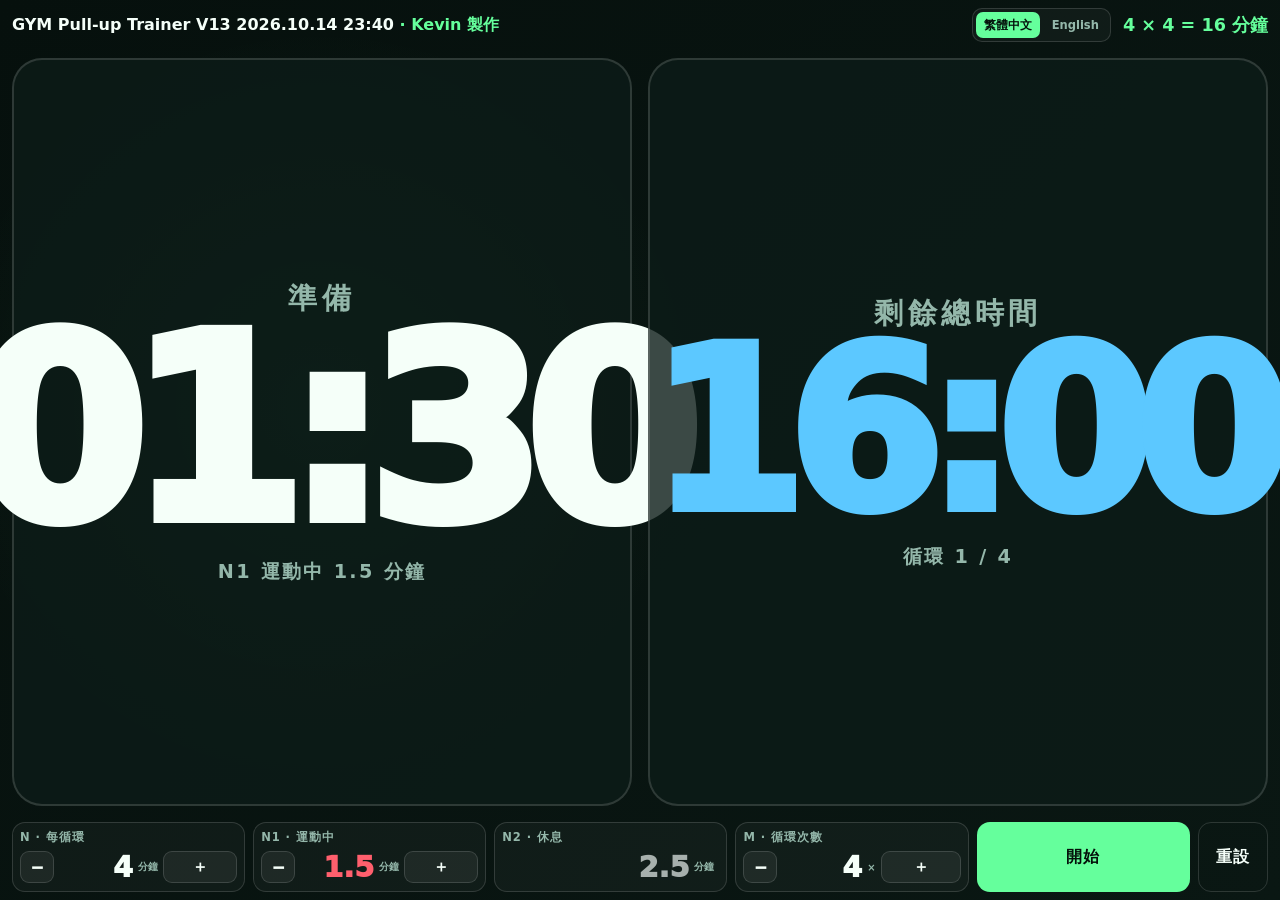
==== jb_gym_pullup/index.html @ b7f0db2d "Show pull-up rest countdown in gray" ====
<!doctype html>
<html lang="zh-Hant">
<head>
  <meta charset="utf-8">
  <meta name="viewport" content="width=device-width, initial-scale=1, viewport-fit=cover">
  <meta name="theme-color" content="#07110e">
  <meta name="apple-mobile-web-app-capable" content="yes">
  <meta name="apple-mobile-web-app-status-bar-style" content="black-translucent">
  <meta name="apple-mobile-web-app-title" content="GYM Pull-up">
  <link rel="apple-touch-icon" sizes="180x180" href="assets/gym-icon-180.png">
  <link rel="manifest" href="manifest.webmanifest">
  <title>GYM Pull-up Trainer V13 2026.10.14 23:40</title>
  <link rel="stylesheet" href="styles.css">
</head>
<body>
  <main class="app" aria-labelledby="app-title">
    <header class="status-bar">
      <h1 id="app-title">GYM Pull-up Trainer V13 2026.10.14 23:40 <span id="creator-label">· Kevin 製作</span></h1>
      <div class="language-switch" role="group" aria-label="語言 / Language">
        <button id="lang-tc" class="language-button is-active" type="button" data-lang="tc" aria-pressed="true">繁體中文</button>
        <button id="lang-en" class="language-button" type="button" data-lang="en" aria-pressed="false">English</button>
      </div>
      <strong id="formula" class="formula">4 × 4 = 16 分鐘</strong>
    </header>

    <section id="phase-panel" class="display-panel phase-panel" aria-label="目前階段倒數">
      <p id="phase-label" class="panel-label">準備</p>
      <output id="phase-time" class="big-time" aria-live="polite">01:30</output>
      <p id="split-label" class="panel-note">N1 運動中 1.5 分鐘</p>
    </section>

    <section class="display-panel total-panel" aria-label="訓練總進度">
      <p id="total-label" class="panel-label">剩餘總時間</p>
      <output id="total-time" class="big-time secondary-time" aria-live="polite">16:00</output>
      <p id="cycle-label" class="panel-note">循環 1 / 4</p>
    </section>

    <section class="controls-panel" aria-label="訓練設定">
      <div class="setting" data-setting="n">
        <span id="n-setting-label">N · 每循環</span>
        <button type="button" data-adjust="n" data-delta="-1" aria-label="減少每循環分鐘">−</button>
        <output id="n-value">4</output><em id="n-unit">分鐘</em>
        <button type="button" data-adjust="n" data-delta="1" aria-label="增加每循環分鐘">＋</button>
      </div>
      <div id="work-setting" class="setting work-setting" data-setting="n1">
        <span id="work-setting-label">N1 · 運動中</span>
        <button type="button" data-adjust="n1" data-delta="-0.5" aria-label="減少運動時間">−</button>
        <output id="n1-value">1.5</output><em id="n1-unit">分鐘</em>
        <button type="button" data-adjust="n1" data-delta="0.5" aria-label="增加運動時間">＋</button>
      </div>
      <div id="rest-setting" class="setting fixed-setting rest-setting">
        <span id="rest-setting-label">N2 · 休息</span>
        <output id="n2-value">2.5</output><em id="n2-unit">分鐘</em>
      </div>
      <div class="setting" data-setting="m">
        <span id="m-setting-label">M · 循環次數</span>
        <button type="button" data-adjust="m" data-delta="-1" aria-label="減少循環次數">−</button>
        <output id="m-value">4</output><em>×</em>
        <button type="button" data-adjust="m" data-delta="1" aria-label="增加循環次數">＋</button>
      </div>
      <div class="button-row">
        <button id="start-button" class="primary-button" type="button">開始</button>
        <button id="reset-button" class="secondary-button" type="button">重設</button>
      </div>
    </section>

    <div id="done-overlay" class="done-overlay" role="alertdialog" aria-modal="true" aria-labelledby="done-title" hidden>
      <div class="done-card">
        <p id="done-message">運動完成</p>
        <h2 id="done-title">完成</h2>
        <p id="done-summary">4 個循環 · 16 分鐘</p>
        <button id="done-reset-button" class="primary-button" type="button">再來一次</button>
      </div>
    </div>

    <aside id="rotate-notice" class="rotate-notice">請將 iPhone 轉為橫向</aside>
  </main>
  <script src="app.js"></script>
</body>
</html>
---- jb_gym_pullup/styles.css ----
:root {
  color-scheme: dark;
  --bg: #06100d;
  --panel: #0d1c18;
  --text: #f5fff9;
  --muted: #94b7aa;
  --green: #65ff9c;
  --blue: #5cc8ff;
  --rest-gray: #a7b0ad;
  --orange: #ff9d3d;
  --work-red: #ff5f6d;
  --line: rgba(255,255,255,.14);
}
* { box-sizing: border-box; }
html, body { width: 100%; min-height: 100%; margin: 0; overflow: hidden; background: var(--bg); }
body { color: var(--text); font-family: ui-rounded, "SF Pro Rounded", system-ui, sans-serif; -webkit-tap-highlight-color: transparent; }
button { font: inherit; }
.app {
  display: grid;
  grid-template-columns: 1fr 1fr;
  grid-template-rows: auto minmax(0,1fr) auto;
  gap: clamp(7px, 1.4vw, 16px);
  width: 100vw;
  height: 100svh;
  padding: max(8px, env(safe-area-inset-top)) max(12px, env(safe-area-inset-right)) max(8px, env(safe-area-inset-bottom)) max(12px, env(safe-area-inset-left));
  background: radial-gradient(circle at 25% 45%, rgba(101,255,156,.08), transparent 35%), linear-gradient(135deg,#06100d,#0a1713);
}
.status-bar { grid-column: 1/-1; display: flex; align-items: center; justify-content: space-between; gap: 12px; min-height: 30px; }
.status-bar h1 { flex: 1; overflow: hidden; margin: 0; font-size: clamp(.64rem,1.45vw,1rem); text-overflow: ellipsis; white-space: nowrap; }
.status-bar h1 span { color: var(--green); }
.language-switch { display: flex; flex: none; gap: 4px; padding: 3px; border: 1px solid var(--line); border-radius: 10px; background: rgba(255,255,255,.035); }
.language-button { min-height: 26px; padding: 3px 8px; border: 0; border-radius: 7px; background: transparent; color: var(--muted); font-size: clamp(.54rem,1.05vw,.72rem); font-weight: 900; white-space: nowrap; }
.language-button.is-active { background: var(--green); color: #04100a; }
.formula { flex: none; color: var(--green); font-size: clamp(.72rem,1.6vw,1.1rem); }
.display-panel { display: grid; place-content: center; min-width: 0; min-height: 0; border: 2px solid var(--line); border-radius: clamp(16px,2.5vw,30px); background: rgba(13,28,24,.8); text-align: center; }
.phase-panel { transition: border-color .2s, box-shadow .2s; }
.phase-panel.is-work { border-color: var(--green); box-shadow: inset 0 0 70px rgba(101,255,156,.11); }
.phase-panel.is-rest { border-color: var(--blue); box-shadow: inset 0 0 70px rgba(92,200,255,.1); }
.panel-label { margin: 0; color: var(--muted); font-size: clamp(.9rem,2.4vw,1.8rem); font-weight: 950; letter-spacing: .16em; }
.phase-panel.is-work .panel-label { color: var(--green); }
.phase-panel.is-work .big-time { color: var(--work-red); }
.phase-panel.is-rest .panel-label { color: var(--blue); }
.phase-panel.is-rest .big-time { color: var(--rest-gray); }
.big-time { color: var(--text); font-size: clamp(5.4rem,25vw,16rem); font-weight: 950; font-variant-numeric: tabular-nums; letter-spacing: -.08em; line-height: .9; }
.secondary-time { color: var(--blue); font-size: clamp(4.8rem,21vw,14rem); }
.panel-note { margin: 1vh 0 0; color: var(--muted); font-size: clamp(.72rem,1.8vw,1.2rem); font-weight: 850; letter-spacing: .12em; }
.controls-panel { grid-column: 1/-1; display: grid; grid-template-columns: repeat(4,minmax(0,1fr)) minmax(180px,1.25fr); gap: 8px; }
.setting { display: grid; grid-template-columns: auto 1fr auto 1fr; align-items: center; gap: 5px; min-width: 0; padding: 7px; border: 1px solid var(--line); border-radius: 13px; background: rgba(255,255,255,.035); }
.setting > span { grid-column: 1/-1; color: var(--muted); font-size: clamp(.52rem,1.05vw,.72rem); font-weight: 850; letter-spacing: .08em; }
.setting button { min-width: 34px; min-height: 32px; border: 1px solid var(--line); border-radius: 9px; background: rgba(255,255,255,.06); color: var(--text); font-weight: 950; }
.setting output { justify-self: end; font-size: clamp(1.15rem,2.7vw,1.8rem); font-weight: 950; font-variant-numeric: tabular-nums; }
.setting em { color: var(--muted); font-size: .62rem; font-style: normal; font-weight: 850; }
.work-setting { transition: border-color .18s, background .18s, box-shadow .18s; }
.work-setting output { color: var(--work-red); }
.work-setting.is-active { border-color: var(--green); background: rgba(101,255,156,.12); box-shadow: 0 0 18px rgba(101,255,156,.16); }
.work-setting.is-active > span { color: var(--green); }
.fixed-setting { grid-template-columns: 1fr auto auto; }
.fixed-setting output { color: var(--rest-gray); }
.rest-setting { transition: border-color .18s, background .18s, box-shadow .18s; }
.rest-setting.is-active { border-color: var(--rest-gray); background: rgba(167,176,173,.14); box-shadow: 0 0 18px rgba(167,176,173,.18); }
.rest-setting.is-active > span { color: var(--rest-gray); }
.button-row { display: grid; grid-template-columns: 1fr auto; gap: 8px; }
.primary-button,.secondary-button { min-height: 100%; border-radius: 13px; font-weight: 950; letter-spacing: .08em; }
.primary-button { border: 0; background: var(--green); color: #04100a; }
.primary-button.is-running { background: var(--orange); color: #281100; box-shadow: 0 0 24px rgba(255,157,61,.35); }
.secondary-button { min-width: 70px; border: 1px solid var(--line); background: transparent; color: var(--text); }
button:disabled { opacity: .35; }
button:focus-visible { outline: 3px solid white; outline-offset: 2px; }
.done-overlay { position: fixed; z-index: 10; inset: 0; display: grid; place-items: center; background: rgba(2,8,5,.92); backdrop-filter: blur(12px); }
.done-overlay[hidden] { display: none; }
.done-card { width: min(560px,88vw); padding: clamp(24px,5vw,52px); border: 1px solid rgba(101,255,156,.4); border-radius: 28px; background: var(--panel); text-align: center; }
.done-card h2 { margin: 0; color: var(--green); font-size: clamp(5rem,20vw,10rem); line-height: 1; }
.done-card p { color: var(--muted); font-weight: 800; }
.done-card .primary-button { width: 100%; min-height: 58px; }
.rotate-notice { display: none; }
@media (orientation: portrait) and (max-width:700px) {
  .app > :not(.rotate-notice) { visibility: hidden; }
  .rotate-notice { position: fixed; inset: 0; display: grid; place-items: center; padding: 30px; color: var(--green); font-size: 8vw; font-weight: 950; text-align: center; }
}
@media (max-height:430px) {
  .app { gap: 6px; }
  .language-button { min-height: 24px; padding: 2px 6px; }
  .big-time { font-size: clamp(5rem,31vh,9rem); }
  .secondary-time { font-size: clamp(4.4rem,28vh,8rem); }
  .panel-label { font-size: clamp(.75rem,2.2vw,1.15rem); }
  .controls-panel { gap: 5px; }
  .setting { padding: 5px; }
}
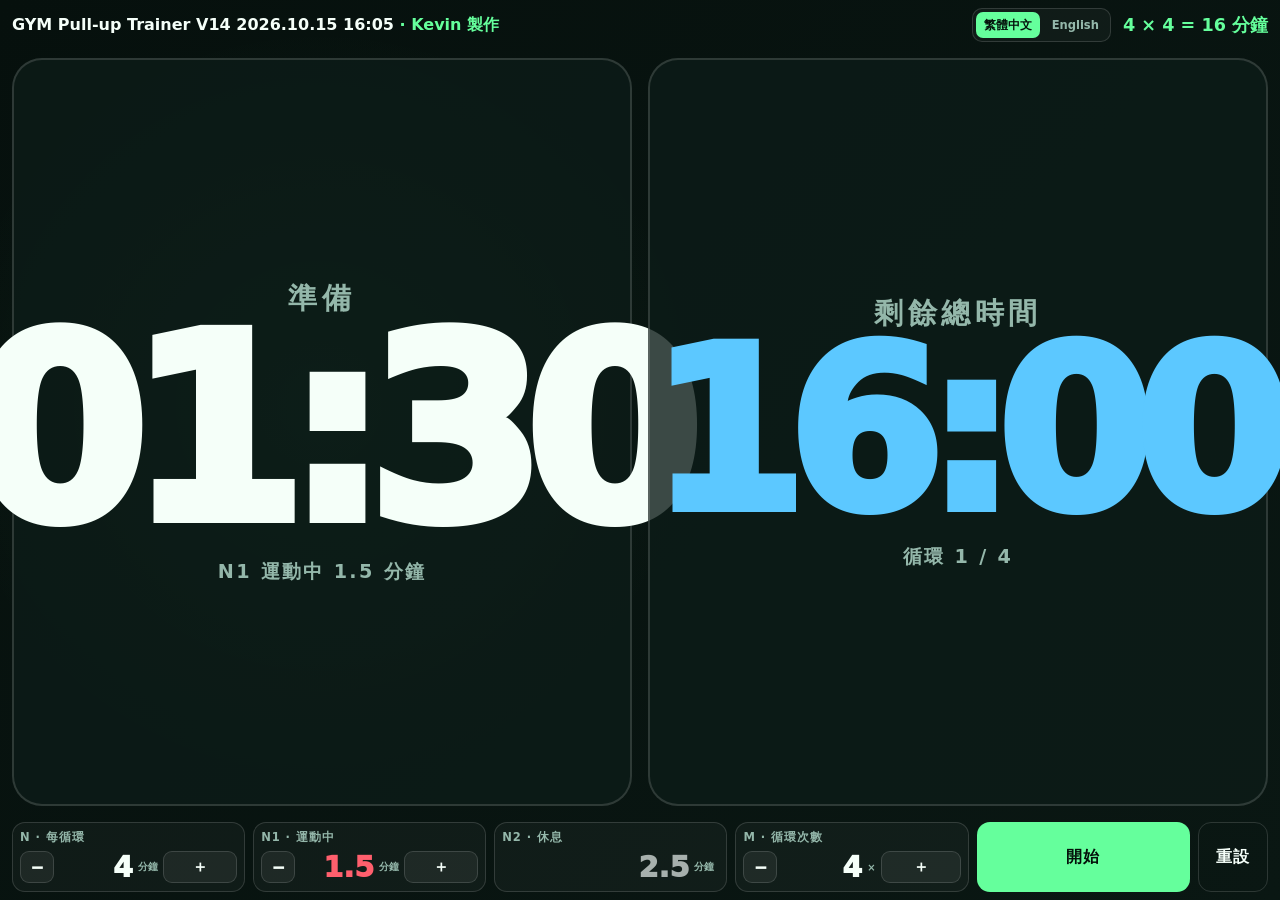
==== commit 7d22ce42: "Replace pull-up beep with cricket chirp" ====
--- a/jb_gym_pullup/index.html
+++ b/jb_gym_pullup/index.html
@@ -9,13 +9,13 @@
   <meta name="apple-mobile-web-app-title" content="GYM Pull-up">
   <link rel="apple-touch-icon" sizes="180x180" href="assets/gym-icon-180.png">
   <link rel="manifest" href="manifest.webmanifest">
-  <title>GYM Pull-up Trainer V13 2026.10.14 23:40</title>
+  <title>GYM Pull-up Trainer V14 2026.10.15 16:05</title>
   <link rel="stylesheet" href="styles.css">
 </head>
 <body>
   <main class="app" aria-labelledby="app-title">
     <header class="status-bar">
-      <h1 id="app-title">GYM Pull-up Trainer V13 2026.10.14 23:40 <span id="creator-label">· Kevin 製作</span></h1>
+      <h1 id="app-title">GYM Pull-up Trainer V14 2026.10.15 16:05 <span id="creator-label">· Kevin 製作</span></h1>
       <div class="language-switch" role="group" aria-label="語言 / Language">
         <button id="lang-tc" class="language-button is-active" type="button" data-lang="tc" aria-pressed="true">繁體中文</button>
         <button id="lang-en" class="language-button" type="button" data-lang="en" aria-pressed="false">English</button>
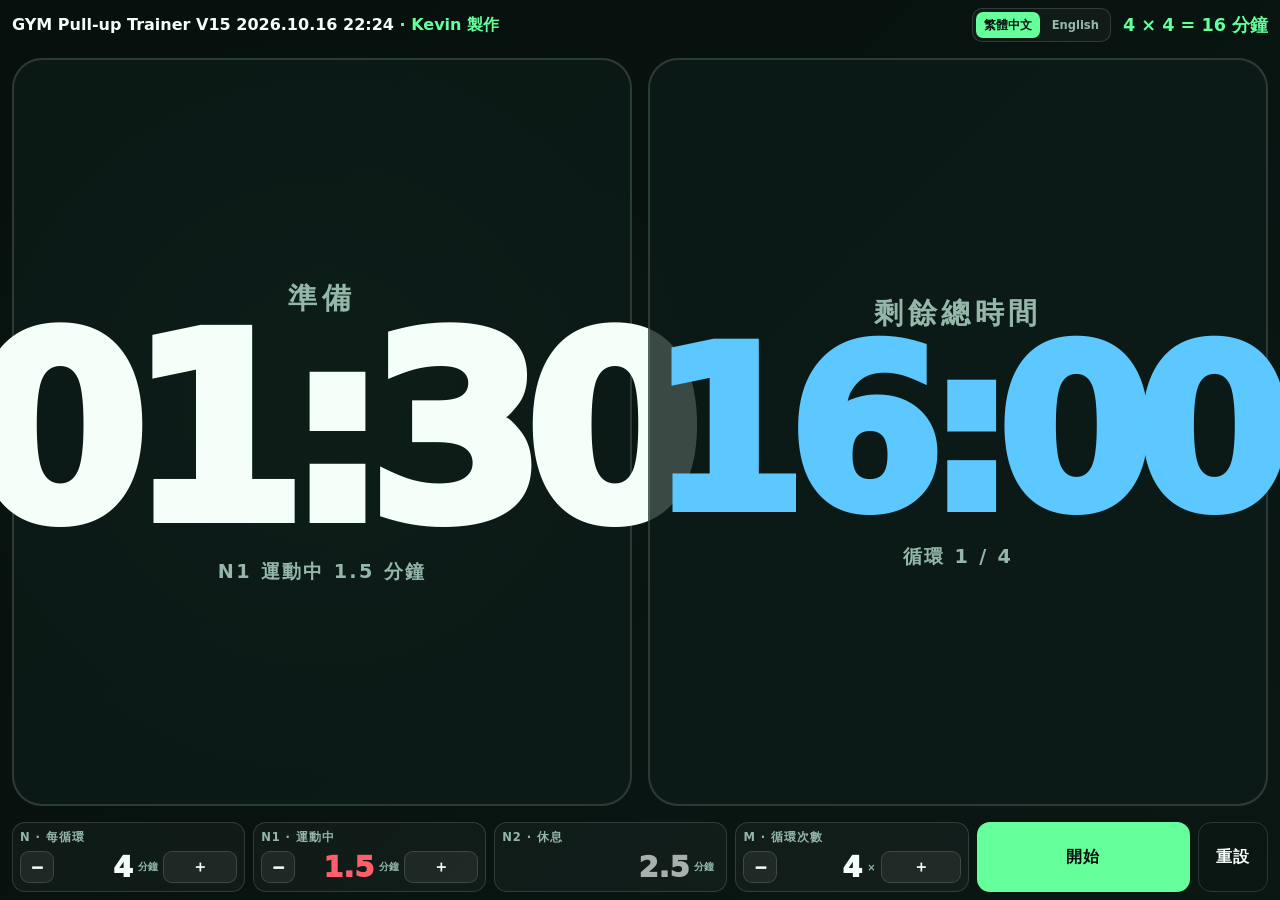
==== commit 60ea0a0a: "Extend pull-up cricket chirp to three seconds" ====
--- a/jb_gym_pullup/index.html
+++ b/jb_gym_pullup/index.html
@@ -9,13 +9,13 @@
   <meta name="apple-mobile-web-app-title" content="GYM Pull-up">
   <link rel="apple-touch-icon" sizes="180x180" href="assets/gym-icon-180.png">
   <link rel="manifest" href="manifest.webmanifest">
-  <title>GYM Pull-up Trainer V14 2026.10.15 16:05</title>
+  <title>GYM Pull-up Trainer V15 2026.10.16 22:24</title>
   <link rel="stylesheet" href="styles.css">
 </head>
 <body>
   <main class="app" aria-labelledby="app-title">
     <header class="status-bar">
-      <h1 id="app-title">GYM Pull-up Trainer V14 2026.10.15 16:05 <span id="creator-label">· Kevin 製作</span></h1>
+      <h1 id="app-title">GYM Pull-up Trainer V15 2026.10.16 22:24 <span id="creator-label">· Kevin 製作</span></h1>
       <div class="language-switch" role="group" aria-label="語言 / Language">
         <button id="lang-tc" class="language-button is-active" type="button" data-lang="tc" aria-pressed="true">繁體中文</button>
         <button id="lang-en" class="language-button" type="button" data-lang="en" aria-pressed="false">English</button>
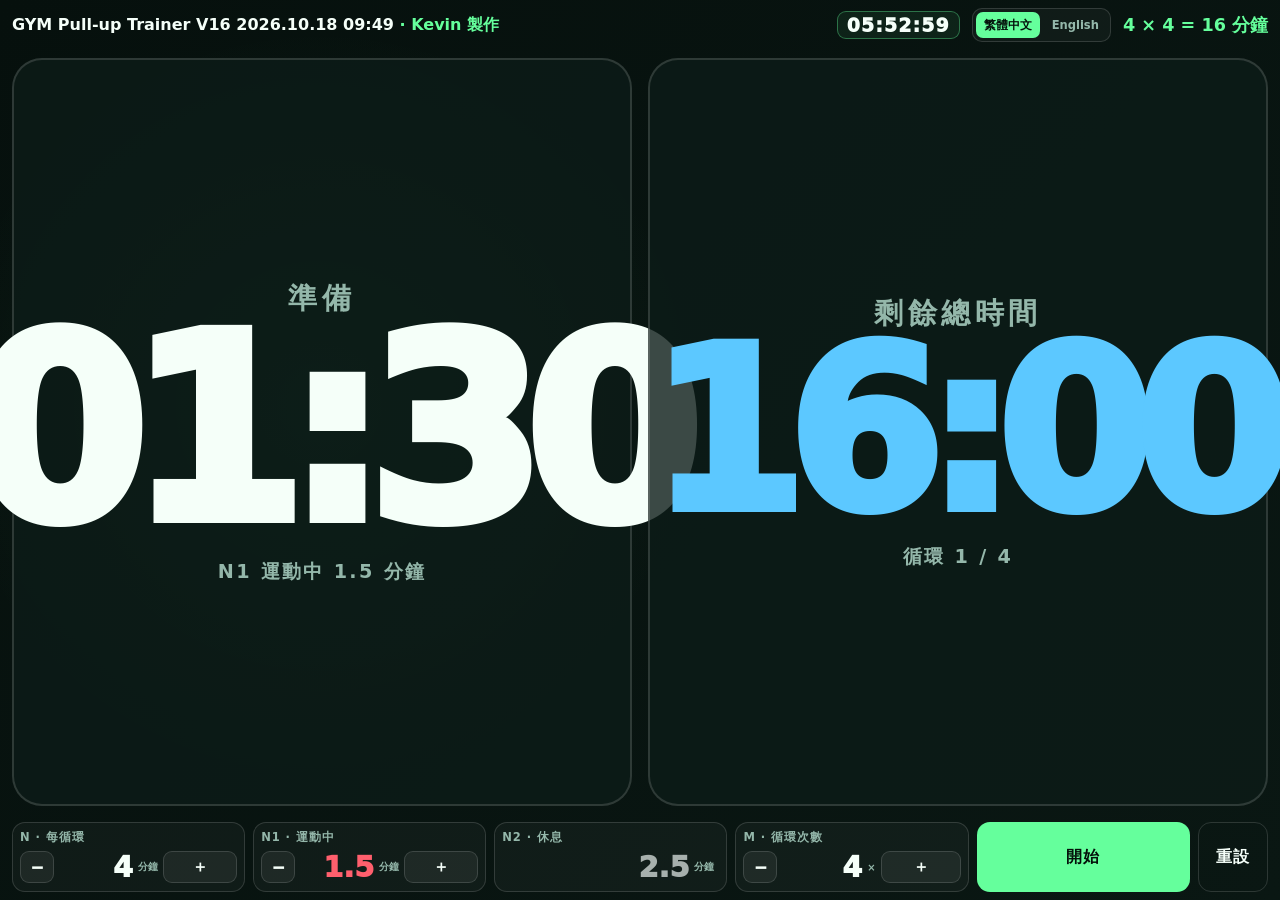
==== commit ead7a841: "Add live clock to pull-up trainer" ====
--- a/jb_gym_pullup/index.html
+++ b/jb_gym_pullup/index.html
@@ -9,13 +9,14 @@
   <meta name="apple-mobile-web-app-title" content="GYM Pull-up">
   <link rel="apple-touch-icon" sizes="180x180" href="assets/gym-icon-180.png">
   <link rel="manifest" href="manifest.webmanifest">
-  <title>GYM Pull-up Trainer V15 2026.10.16 22:24</title>
+  <title>GYM Pull-up Trainer V16 2026.10.18 09:49</title>
   <link rel="stylesheet" href="styles.css">
 </head>
 <body>
   <main class="app" aria-labelledby="app-title">
     <header class="status-bar">
-      <h1 id="app-title">GYM Pull-up Trainer V15 2026.10.16 22:24 <span id="creator-label">· Kevin 製作</span></h1>
+      <h1 id="app-title">GYM Pull-up Trainer V16 2026.10.18 09:49 <span id="creator-label">· Kevin 製作</span></h1>
+      <time id="current-time" class="current-time" aria-label="現在時間">00:00:00</time>
       <div class="language-switch" role="group" aria-label="語言 / Language">
         <button id="lang-tc" class="language-button is-active" type="button" data-lang="tc" aria-pressed="true">繁體中文</button>
         <button id="lang-en" class="language-button" type="button" data-lang="en" aria-pressed="false">English</button>
--- a/jb_gym_pullup/styles.css
+++ b/jb_gym_pullup/styles.css
@@ -28,6 +28,7 @@
 .status-bar { grid-column: 1/-1; display: flex; align-items: center; justify-content: space-between; gap: 12px; min-height: 30px; }
 .status-bar h1 { flex: 1; overflow: hidden; margin: 0; font-size: clamp(.64rem,1.45vw,1rem); text-overflow: ellipsis; white-space: nowrap; }
 .status-bar h1 span { color: var(--green); }
+.current-time { flex: none; min-width: 8ch; padding: 4px 9px; border: 1px solid rgba(101,255,156,.36); border-radius: 9px; background: rgba(101,255,156,.07); color: var(--text); font-size: clamp(.78rem,1.8vw,1.18rem); font-weight: 950; font-variant-numeric: tabular-nums; letter-spacing: .06em; line-height: 1; text-align: center; }
 .language-switch { display: flex; flex: none; gap: 4px; padding: 3px; border: 1px solid var(--line); border-radius: 10px; background: rgba(255,255,255,.035); }
 .language-button { min-height: 26px; padding: 3px 8px; border: 0; border-radius: 7px; background: transparent; color: var(--muted); font-size: clamp(.54rem,1.05vw,.72rem); font-weight: 900; white-space: nowrap; }
 .language-button.is-active { background: var(--green); color: #04100a; }
@@ -79,6 +80,7 @@
 }
 @media (max-height:430px) {
   .app { gap: 6px; }
+  .current-time { padding: 3px 7px; }
   .language-button { min-height: 24px; padding: 2px 6px; }
   .big-time { font-size: clamp(5rem,31vh,9rem); }
   .secondary-time { font-size: clamp(4.4rem,28vh,8rem); }
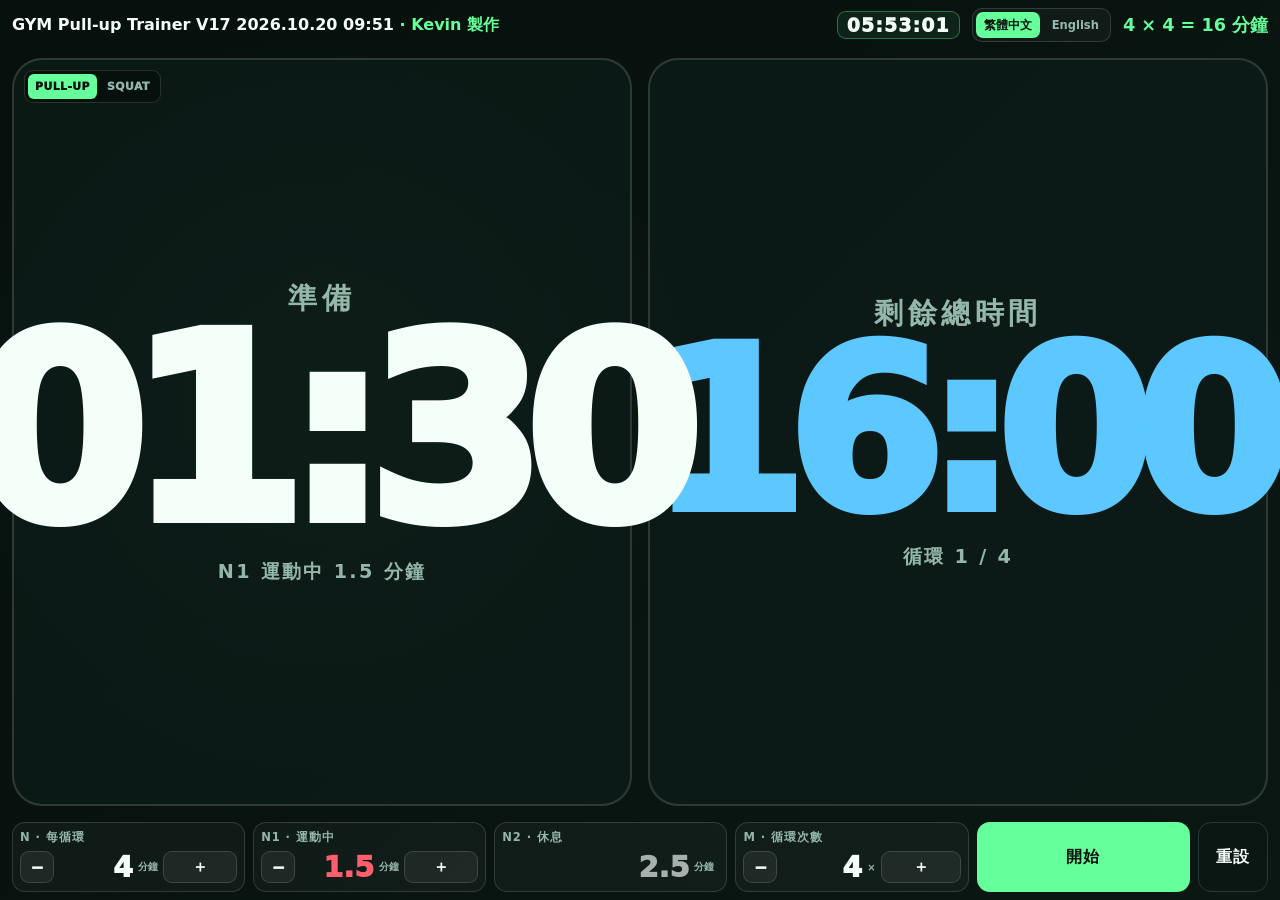
==== commit 4d13c680: "Add pull-up and squat presets" ====
--- a/jb_gym_pullup/index.html
+++ b/jb_gym_pullup/index.html
@@ -9,13 +9,13 @@
   <meta name="apple-mobile-web-app-title" content="GYM Pull-up">
   <link rel="apple-touch-icon" sizes="180x180" href="assets/gym-icon-180.png">
   <link rel="manifest" href="manifest.webmanifest">
-  <title>GYM Pull-up Trainer V16 2026.10.18 09:49</title>
+  <title>GYM Pull-up Trainer V17 2026.10.20 09:51</title>
   <link rel="stylesheet" href="styles.css">
 </head>
 <body>
   <main class="app" aria-labelledby="app-title">
     <header class="status-bar">
-      <h1 id="app-title">GYM Pull-up Trainer V16 2026.10.18 09:49 <span id="creator-label">· Kevin 製作</span></h1>
+      <h1 id="app-title">GYM Pull-up Trainer V17 2026.10.20 09:51 <span id="creator-label">· Kevin 製作</span></h1>
       <time id="current-time" class="current-time" aria-label="現在時間">00:00:00</time>
       <div class="language-switch" role="group" aria-label="語言 / Language">
         <button id="lang-tc" class="language-button is-active" type="button" data-lang="tc" aria-pressed="true">繁體中文</button>
@@ -25,6 +25,10 @@
     </header>
 
     <section id="phase-panel" class="display-panel phase-panel" aria-label="目前階段倒數">
+      <div id="exercise-switch" class="exercise-switch" role="group" aria-label="運動模式">
+        <button class="exercise-button is-active" type="button" data-exercise="pullup" aria-pressed="true">PULL-UP</button>
+        <button class="exercise-button" type="button" data-exercise="squat" aria-pressed="false">SQUAT</button>
+      </div>
       <p id="phase-label" class="panel-label">準備</p>
       <output id="phase-time" class="big-time" aria-live="polite">01:30</output>
       <p id="split-label" class="panel-note">N1 運動中 1.5 分鐘</p>
--- a/jb_gym_pullup/styles.css
+++ b/jb_gym_pullup/styles.css
@@ -34,7 +34,11 @@
 .language-button.is-active { background: var(--green); color: #04100a; }
 .formula { flex: none; color: var(--green); font-size: clamp(.72rem,1.6vw,1.1rem); }
 .display-panel { display: grid; place-content: center; min-width: 0; min-height: 0; border: 2px solid var(--line); border-radius: clamp(16px,2.5vw,30px); background: rgba(13,28,24,.8); text-align: center; }
-.phase-panel { transition: border-color .2s, box-shadow .2s; }
+.phase-panel { position: relative; transition: border-color .2s, box-shadow .2s; }
+.exercise-switch { position: absolute; z-index: 1; top: 10px; left: 10px; display: flex; gap: 3px; padding: 3px; border: 1px solid var(--line); border-radius: 9px; background: rgba(6,16,13,.88); }
+.exercise-button { min-height: 25px; padding: 3px 7px; border: 0; border-radius: 6px; background: transparent; color: var(--muted); font-size: clamp(.48rem,1.05vw,.68rem); font-weight: 950; letter-spacing: .04em; white-space: nowrap; }
+.exercise-button.is-active { background: var(--green); color: #04100a; }
+.exercise-button.is-active:disabled { opacity: .7; }
 .phase-panel.is-work { border-color: var(--green); box-shadow: inset 0 0 70px rgba(101,255,156,.11); }
 .phase-panel.is-rest { border-color: var(--blue); box-shadow: inset 0 0 70px rgba(92,200,255,.1); }
 .panel-label { margin: 0; color: var(--muted); font-size: clamp(.9rem,2.4vw,1.8rem); font-weight: 950; letter-spacing: .16em; }
@@ -82,6 +86,8 @@
   .app { gap: 6px; }
   .current-time { padding: 3px 7px; }
   .language-button { min-height: 24px; padding: 2px 6px; }
+  .exercise-switch { top: 6px; left: 6px; padding: 2px; }
+  .exercise-button { min-height: 21px; padding: 2px 5px; }
   .big-time { font-size: clamp(5rem,31vh,9rem); }
   .secondary-time { font-size: clamp(4.4rem,28vh,8rem); }
   .panel-label { font-size: clamp(.75rem,2.2vw,1.15rem); }
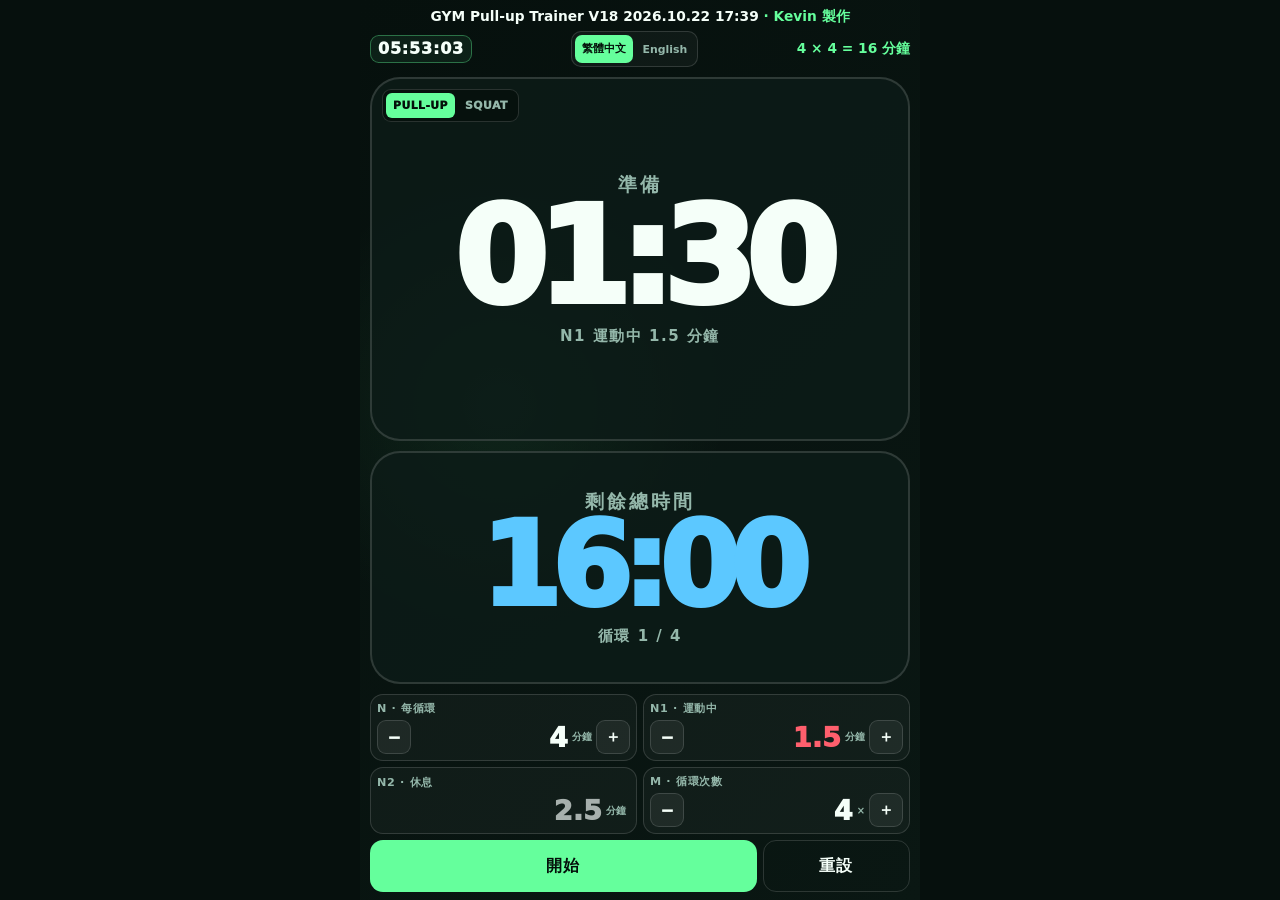
==== commit a240a8bb: "Optimize pull-up trainer for portrait mode" ====
--- a/jb_gym_pullup/index.html
+++ b/jb_gym_pullup/index.html
@@ -9,13 +9,13 @@
   <meta name="apple-mobile-web-app-title" content="GYM Pull-up">
   <link rel="apple-touch-icon" sizes="180x180" href="assets/gym-icon-180.png">
   <link rel="manifest" href="manifest.webmanifest">
-  <title>GYM Pull-up Trainer V17 2026.10.20 09:51</title>
+  <title>GYM Pull-up Trainer V18 2026.10.22 17:39</title>
   <link rel="stylesheet" href="styles.css">
 </head>
 <body>
   <main class="app" aria-labelledby="app-title">
     <header class="status-bar">
-      <h1 id="app-title">GYM Pull-up Trainer V17 2026.10.20 09:51 <span id="creator-label">· Kevin 製作</span></h1>
+      <h1 id="app-title">GYM Pull-up Trainer V18 2026.10.22 17:39 <span id="creator-label">· Kevin 製作</span></h1>
       <time id="current-time" class="current-time" aria-label="現在時間">00:00:00</time>
       <div class="language-switch" role="group" aria-label="語言 / Language">
         <button id="lang-tc" class="language-button is-active" type="button" data-lang="tc" aria-pressed="true">繁體中文</button>
@@ -78,7 +78,6 @@
       </div>
     </div>
 
-    <aside id="rotate-notice" class="rotate-notice">請將 iPhone 轉為橫向</aside>
   </main>
   <script src="app.js"></script>
 </body>
--- a/jb_gym_pullup/styles.css
+++ b/jb_gym_pullup/styles.css
@@ -13,26 +13,26 @@
 }
 * { box-sizing: border-box; }
 html, body { width: 100%; min-height: 100%; margin: 0; overflow: hidden; background: var(--bg); }
-body { color: var(--text); font-family: ui-rounded, "SF Pro Rounded", system-ui, sans-serif; -webkit-tap-highlight-color: transparent; }
+body { display: grid; place-items: center; color: var(--text); font-family: ui-rounded, "SF Pro Rounded", system-ui, sans-serif; -webkit-tap-highlight-color: transparent; }
 button { font: inherit; }
 .app {
   display: grid;
-  grid-template-columns: 1fr 1fr;
-  grid-template-rows: auto minmax(0,1fr) auto;
-  gap: clamp(7px, 1.4vw, 16px);
-  width: 100vw;
+  grid-template-columns: 1fr;
+  grid-template-rows: auto minmax(0,1.25fr) minmax(0,.8fr) auto;
+  gap: clamp(6px, 1.8vw, 10px);
+  width: min(100vw,560px);
   height: 100svh;
-  padding: max(8px, env(safe-area-inset-top)) max(12px, env(safe-area-inset-right)) max(8px, env(safe-area-inset-bottom)) max(12px, env(safe-area-inset-left));
+  padding: max(8px, env(safe-area-inset-top)) max(10px, env(safe-area-inset-right)) max(8px, env(safe-area-inset-bottom)) max(10px, env(safe-area-inset-left));
   background: radial-gradient(circle at 25% 45%, rgba(101,255,156,.08), transparent 35%), linear-gradient(135deg,#06100d,#0a1713);
 }
-.status-bar { grid-column: 1/-1; display: flex; align-items: center; justify-content: space-between; gap: 12px; min-height: 30px; }
-.status-bar h1 { flex: 1; overflow: hidden; margin: 0; font-size: clamp(.64rem,1.45vw,1rem); text-overflow: ellipsis; white-space: nowrap; }
+.status-bar { display: grid; grid-template-columns: auto 1fr auto; align-items: center; gap: 5px 7px; min-height: 58px; }
+.status-bar h1 { grid-column: 1/-1; overflow: hidden; margin: 0; font-size: clamp(.62rem,2.8vw,.86rem); text-align: center; text-overflow: ellipsis; white-space: nowrap; }
 .status-bar h1 span { color: var(--green); }
-.current-time { flex: none; min-width: 8ch; padding: 4px 9px; border: 1px solid rgba(101,255,156,.36); border-radius: 9px; background: rgba(101,255,156,.07); color: var(--text); font-size: clamp(.78rem,1.8vw,1.18rem); font-weight: 950; font-variant-numeric: tabular-nums; letter-spacing: .06em; line-height: 1; text-align: center; }
-.language-switch { display: flex; flex: none; gap: 4px; padding: 3px; border: 1px solid var(--line); border-radius: 10px; background: rgba(255,255,255,.035); }
-.language-button { min-height: 26px; padding: 3px 8px; border: 0; border-radius: 7px; background: transparent; color: var(--muted); font-size: clamp(.54rem,1.05vw,.72rem); font-weight: 900; white-space: nowrap; }
+.current-time { min-width: 8ch; padding: 5px 7px; border: 1px solid rgba(101,255,156,.36); border-radius: 9px; background: rgba(101,255,156,.07); color: var(--text); font-size: clamp(.78rem,3.8vw,1rem); font-weight: 950; font-variant-numeric: tabular-nums; letter-spacing: .05em; line-height: 1; text-align: center; }
+.language-switch { display: flex; justify-self: center; gap: 3px; padding: 3px; border: 1px solid var(--line); border-radius: 10px; background: rgba(255,255,255,.035); }
+.language-button { min-height: 28px; padding: 3px 7px; border: 0; border-radius: 7px; background: transparent; color: var(--muted); font-size: clamp(.52rem,2.5vw,.68rem); font-weight: 900; white-space: nowrap; }
 .language-button.is-active { background: var(--green); color: #04100a; }
-.formula { flex: none; color: var(--green); font-size: clamp(.72rem,1.6vw,1.1rem); }
+.formula { justify-self: end; color: var(--green); font-size: clamp(.66rem,2.9vw,.86rem); white-space: nowrap; }
 .display-panel { display: grid; place-content: center; min-width: 0; min-height: 0; border: 2px solid var(--line); border-radius: clamp(16px,2.5vw,30px); background: rgba(13,28,24,.8); text-align: center; }
 .phase-panel { position: relative; transition: border-color .2s, box-shadow .2s; }
 .exercise-switch { position: absolute; z-index: 1; top: 10px; left: 10px; display: flex; gap: 3px; padding: 3px; border: 1px solid var(--line); border-radius: 9px; background: rgba(6,16,13,.88); }
@@ -41,19 +41,19 @@
 .exercise-button.is-active:disabled { opacity: .7; }
 .phase-panel.is-work { border-color: var(--green); box-shadow: inset 0 0 70px rgba(101,255,156,.11); }
 .phase-panel.is-rest { border-color: var(--blue); box-shadow: inset 0 0 70px rgba(92,200,255,.1); }
-.panel-label { margin: 0; color: var(--muted); font-size: clamp(.9rem,2.4vw,1.8rem); font-weight: 950; letter-spacing: .16em; }
+.panel-label { margin: 0; color: var(--muted); font-size: clamp(.82rem,4vw,1.2rem); font-weight: 950; letter-spacing: .16em; }
 .phase-panel.is-work .panel-label { color: var(--green); }
 .phase-panel.is-work .big-time { color: var(--work-red); }
 .phase-panel.is-rest .panel-label { color: var(--blue); }
 .phase-panel.is-rest .big-time { color: var(--rest-gray); }
-.big-time { color: var(--text); font-size: clamp(5.4rem,25vw,16rem); font-weight: 950; font-variant-numeric: tabular-nums; letter-spacing: -.08em; line-height: .9; }
-.secondary-time { color: var(--blue); font-size: clamp(4.8rem,21vw,14rem); }
-.panel-note { margin: 1vh 0 0; color: var(--muted); font-size: clamp(.72rem,1.8vw,1.2rem); font-weight: 850; letter-spacing: .12em; }
-.controls-panel { grid-column: 1/-1; display: grid; grid-template-columns: repeat(4,minmax(0,1fr)) minmax(180px,1.25fr); gap: 8px; }
-.setting { display: grid; grid-template-columns: auto 1fr auto 1fr; align-items: center; gap: 5px; min-width: 0; padding: 7px; border: 1px solid var(--line); border-radius: 13px; background: rgba(255,255,255,.035); }
-.setting > span { grid-column: 1/-1; color: var(--muted); font-size: clamp(.52rem,1.05vw,.72rem); font-weight: 850; letter-spacing: .08em; }
-.setting button { min-width: 34px; min-height: 32px; border: 1px solid var(--line); border-radius: 9px; background: rgba(255,255,255,.06); color: var(--text); font-weight: 950; }
-.setting output { justify-self: end; font-size: clamp(1.15rem,2.7vw,1.8rem); font-weight: 950; font-variant-numeric: tabular-nums; }
+.big-time { color: var(--text); font-size: clamp(5.4rem,29vw,8.4rem); font-weight: 950; font-variant-numeric: tabular-nums; letter-spacing: -.08em; line-height: .9; }
+.secondary-time { color: var(--blue); font-size: clamp(4.5rem,25vw,7.2rem); }
+.panel-note { margin: 1vh 0 0; color: var(--muted); font-size: clamp(.7rem,3.2vw,.94rem); font-weight: 850; letter-spacing: .1em; }
+.controls-panel { display: grid; grid-template-columns: repeat(2,minmax(0,1fr)); gap: 6px; }
+.setting { display: grid; grid-template-columns: 34px minmax(2ch,1fr) auto 34px; align-items: center; gap: 4px; min-width: 0; min-height: 64px; padding: 6px; border: 1px solid var(--line); border-radius: 13px; background: rgba(255,255,255,.035); }
+.setting > span { grid-column: 1/-1; color: var(--muted); font-size: clamp(.52rem,2.6vw,.7rem); font-weight: 850; letter-spacing: .06em; }
+.setting button { min-width: 34px; min-height: 34px; border: 1px solid var(--line); border-radius: 9px; background: rgba(255,255,255,.06); color: var(--text); font-weight: 950; }
+.setting output { justify-self: end; font-size: clamp(1.15rem,5.8vw,1.7rem); font-weight: 950; font-variant-numeric: tabular-nums; }
 .setting em { color: var(--muted); font-size: .62rem; font-style: normal; font-weight: 850; }
 .work-setting { transition: border-color .18s, background .18s, box-shadow .18s; }
 .work-setting output { color: var(--work-red); }
@@ -64,7 +64,7 @@
 .rest-setting { transition: border-color .18s, background .18s, box-shadow .18s; }
 .rest-setting.is-active { border-color: var(--rest-gray); background: rgba(167,176,173,.14); box-shadow: 0 0 18px rgba(167,176,173,.18); }
 .rest-setting.is-active > span { color: var(--rest-gray); }
-.button-row { display: grid; grid-template-columns: 1fr auto; gap: 8px; }
+.button-row { grid-column: 1/-1; display: grid; grid-template-columns: 1fr minmax(86px,.38fr); gap: 6px; min-height: 52px; }
 .primary-button,.secondary-button { min-height: 100%; border-radius: 13px; font-weight: 950; letter-spacing: .08em; }
 .primary-button { border: 0; background: var(--green); color: #04100a; }
 .primary-button.is-running { background: var(--orange); color: #281100; box-shadow: 0 0 24px rgba(255,157,61,.35); }
@@ -77,20 +77,19 @@
 .done-card h2 { margin: 0; color: var(--green); font-size: clamp(5rem,20vw,10rem); line-height: 1; }
 .done-card p { color: var(--muted); font-weight: 800; }
 .done-card .primary-button { width: 100%; min-height: 58px; }
-.rotate-notice { display: none; }
-@media (orientation: portrait) and (max-width:700px) {
-  .app > :not(.rotate-notice) { visibility: hidden; }
-  .rotate-notice { position: fixed; inset: 0; display: grid; place-items: center; padding: 30px; color: var(--green); font-size: 8vw; font-weight: 950; text-align: center; }
+@media (max-height:700px) {
+  .app { gap: 5px; padding-top: max(5px, env(safe-area-inset-top)); padding-bottom: max(5px, env(safe-area-inset-bottom)); }
+  .status-bar { gap: 3px 5px; min-height: 51px; }
+  .current-time { padding: 3px 6px; }
+  .language-button { min-height: 24px; padding: 2px 5px; }
+  .exercise-switch { top: 6px; left: 6px; padding: 2px; }
+  .exercise-button { min-height: 22px; padding: 2px 5px; }
+  .big-time { font-size: clamp(4.7rem,27vw,6.5rem); }
+  .secondary-time { font-size: clamp(3.9rem,23vw,5.5rem); }
+  .panel-label { font-size: clamp(.72rem,3.6vw,1rem); }
+  .panel-note { margin-top: 4px; }
+  .controls-panel { gap: 4px; }
+  .setting { min-height: 57px; padding: 4px; }
+  .setting button { min-width: 32px; min-height: 32px; }
+  .button-row { min-height: 46px; }
 }
-@media (max-height:430px) {
-  .app { gap: 6px; }
-  .current-time { padding: 3px 7px; }
-  .language-button { min-height: 24px; padding: 2px 6px; }
-  .exercise-switch { top: 6px; left: 6px; padding: 2px; }
-  .exercise-button { min-height: 21px; padding: 2px 5px; }
-  .big-time { font-size: clamp(5rem,31vh,9rem); }
-  .secondary-time { font-size: clamp(4.4rem,28vh,8rem); }
-  .panel-label { font-size: clamp(.75rem,2.2vw,1.15rem); }
-  .controls-panel { gap: 5px; }
-  .setting { padding: 5px; }
-}
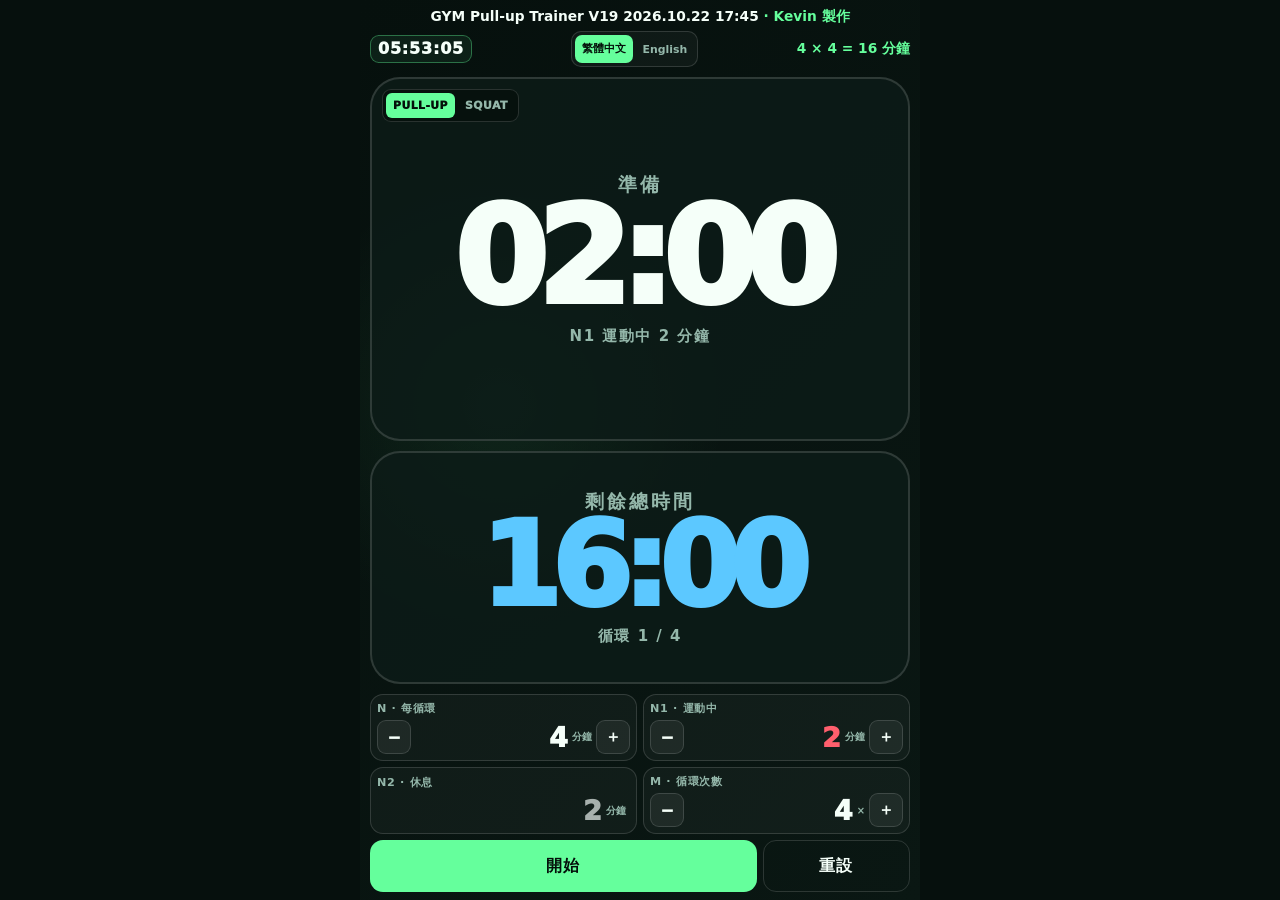
==== commit 0ba79310: "Set pull-up work default to two minutes" ====
--- a/jb_gym_pullup/index.html
+++ b/jb_gym_pullup/index.html
@@ -9,13 +9,13 @@
   <meta name="apple-mobile-web-app-title" content="GYM Pull-up">
   <link rel="apple-touch-icon" sizes="180x180" href="assets/gym-icon-180.png">
   <link rel="manifest" href="manifest.webmanifest">
-  <title>GYM Pull-up Trainer V18 2026.10.22 17:39</title>
+  <title>GYM Pull-up Trainer V19 2026.10.22 17:45</title>
   <link rel="stylesheet" href="styles.css">
 </head>
 <body>
   <main class="app" aria-labelledby="app-title">
     <header class="status-bar">
-      <h1 id="app-title">GYM Pull-up Trainer V18 2026.10.22 17:39 <span id="creator-label">· Kevin 製作</span></h1>
+      <h1 id="app-title">GYM Pull-up Trainer V19 2026.10.22 17:45 <span id="creator-label">· Kevin 製作</span></h1>
       <time id="current-time" class="current-time" aria-label="現在時間">00:00:00</time>
       <div class="language-switch" role="group" aria-label="語言 / Language">
         <button id="lang-tc" class="language-button is-active" type="button" data-lang="tc" aria-pressed="true">繁體中文</button>
@@ -30,8 +30,8 @@
         <button class="exercise-button" type="button" data-exercise="squat" aria-pressed="false">SQUAT</button>
       </div>
       <p id="phase-label" class="panel-label">準備</p>
-      <output id="phase-time" class="big-time" aria-live="polite">01:30</output>
-      <p id="split-label" class="panel-note">N1 運動中 1.5 分鐘</p>
+      <output id="phase-time" class="big-time" aria-live="polite">02:00</output>
+      <p id="split-label" class="panel-note">N1 運動中 2 分鐘</p>
     </section>
 
     <section class="display-panel total-panel" aria-label="訓練總進度">
@@ -50,12 +50,12 @@
       <div id="work-setting" class="setting work-setting" data-setting="n1">
         <span id="work-setting-label">N1 · 運動中</span>
         <button type="button" data-adjust="n1" data-delta="-0.5" aria-label="減少運動時間">−</button>
-        <output id="n1-value">1.5</output><em id="n1-unit">分鐘</em>
+        <output id="n1-value">2</output><em id="n1-unit">分鐘</em>
         <button type="button" data-adjust="n1" data-delta="0.5" aria-label="增加運動時間">＋</button>
       </div>
       <div id="rest-setting" class="setting fixed-setting rest-setting">
         <span id="rest-setting-label">N2 · 休息</span>
-        <output id="n2-value">2.5</output><em id="n2-unit">分鐘</em>
+        <output id="n2-value">2</output><em id="n2-unit">分鐘</em>
       </div>
       <div class="setting" data-setting="m">
         <span id="m-setting-label">M · 循環次數</span>
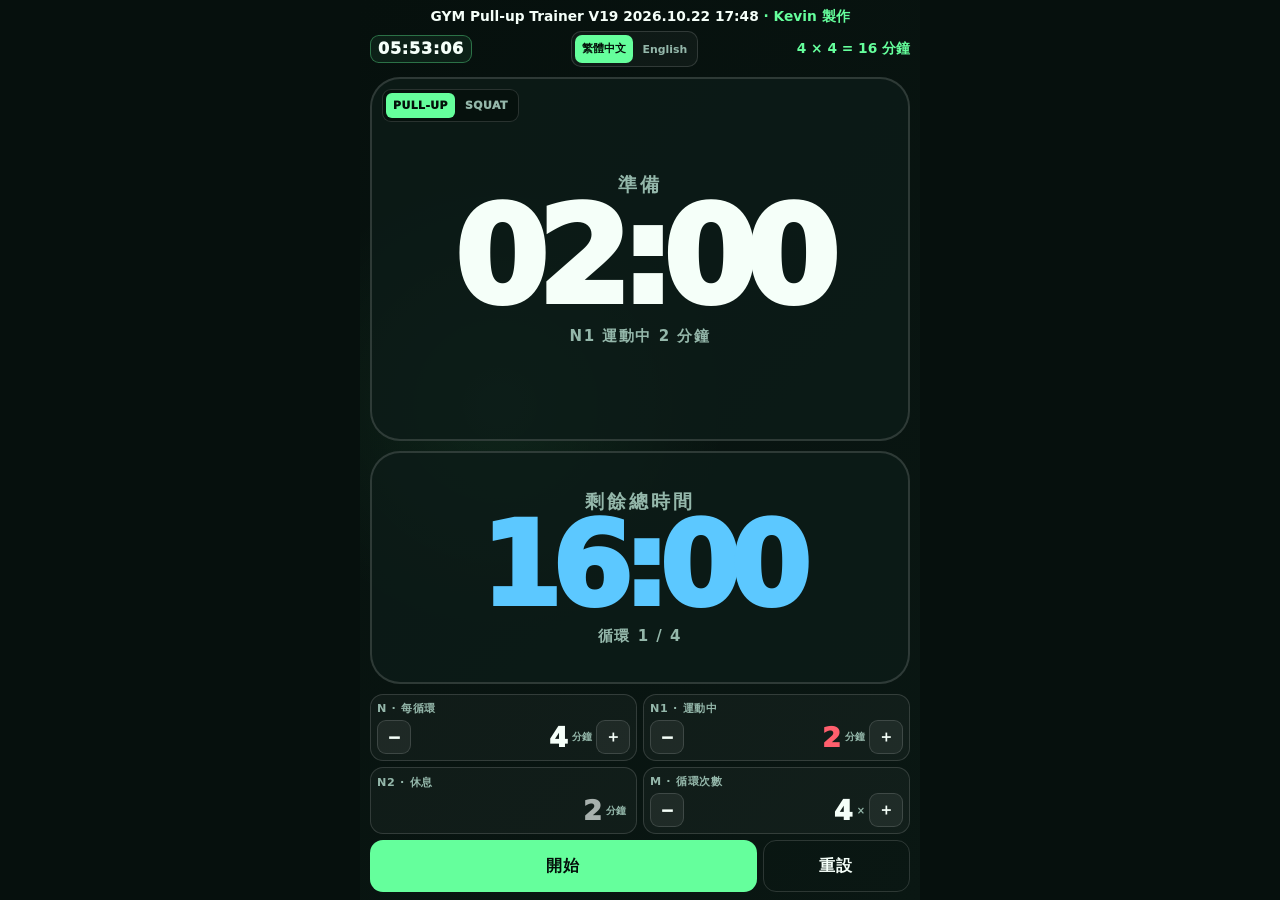
==== commit 19c5c7d2: "Bust pull-up V19 asset cache" ====
--- a/jb_gym_pullup/index.html
+++ b/jb_gym_pullup/index.html
@@ -8,14 +8,14 @@
   <meta name="apple-mobile-web-app-status-bar-style" content="black-translucent">
   <meta name="apple-mobile-web-app-title" content="GYM Pull-up">
   <link rel="apple-touch-icon" sizes="180x180" href="assets/gym-icon-180.png">
-  <link rel="manifest" href="manifest.webmanifest">
-  <title>GYM Pull-up Trainer V19 2026.10.22 17:45</title>
-  <link rel="stylesheet" href="styles.css">
+  <link rel="manifest" href="manifest.webmanifest?v=19">
+  <title>GYM Pull-up Trainer V19 2026.10.22 17:48</title>
+  <link rel="stylesheet" href="styles.css?v=19">
 </head>
 <body>
   <main class="app" aria-labelledby="app-title">
     <header class="status-bar">
-      <h1 id="app-title">GYM Pull-up Trainer V19 2026.10.22 17:45 <span id="creator-label">· Kevin 製作</span></h1>
+      <h1 id="app-title">GYM Pull-up Trainer V19 2026.10.22 17:48 <span id="creator-label">· Kevin 製作</span></h1>
       <time id="current-time" class="current-time" aria-label="現在時間">00:00:00</time>
       <div class="language-switch" role="group" aria-label="語言 / Language">
         <button id="lang-tc" class="language-button is-active" type="button" data-lang="tc" aria-pressed="true">繁體中文</button>
@@ -79,6 +79,6 @@
     </div>
 
   </main>
-  <script src="app.js"></script>
+  <script src="app.js?v=19"></script>
 </body>
 </html>
